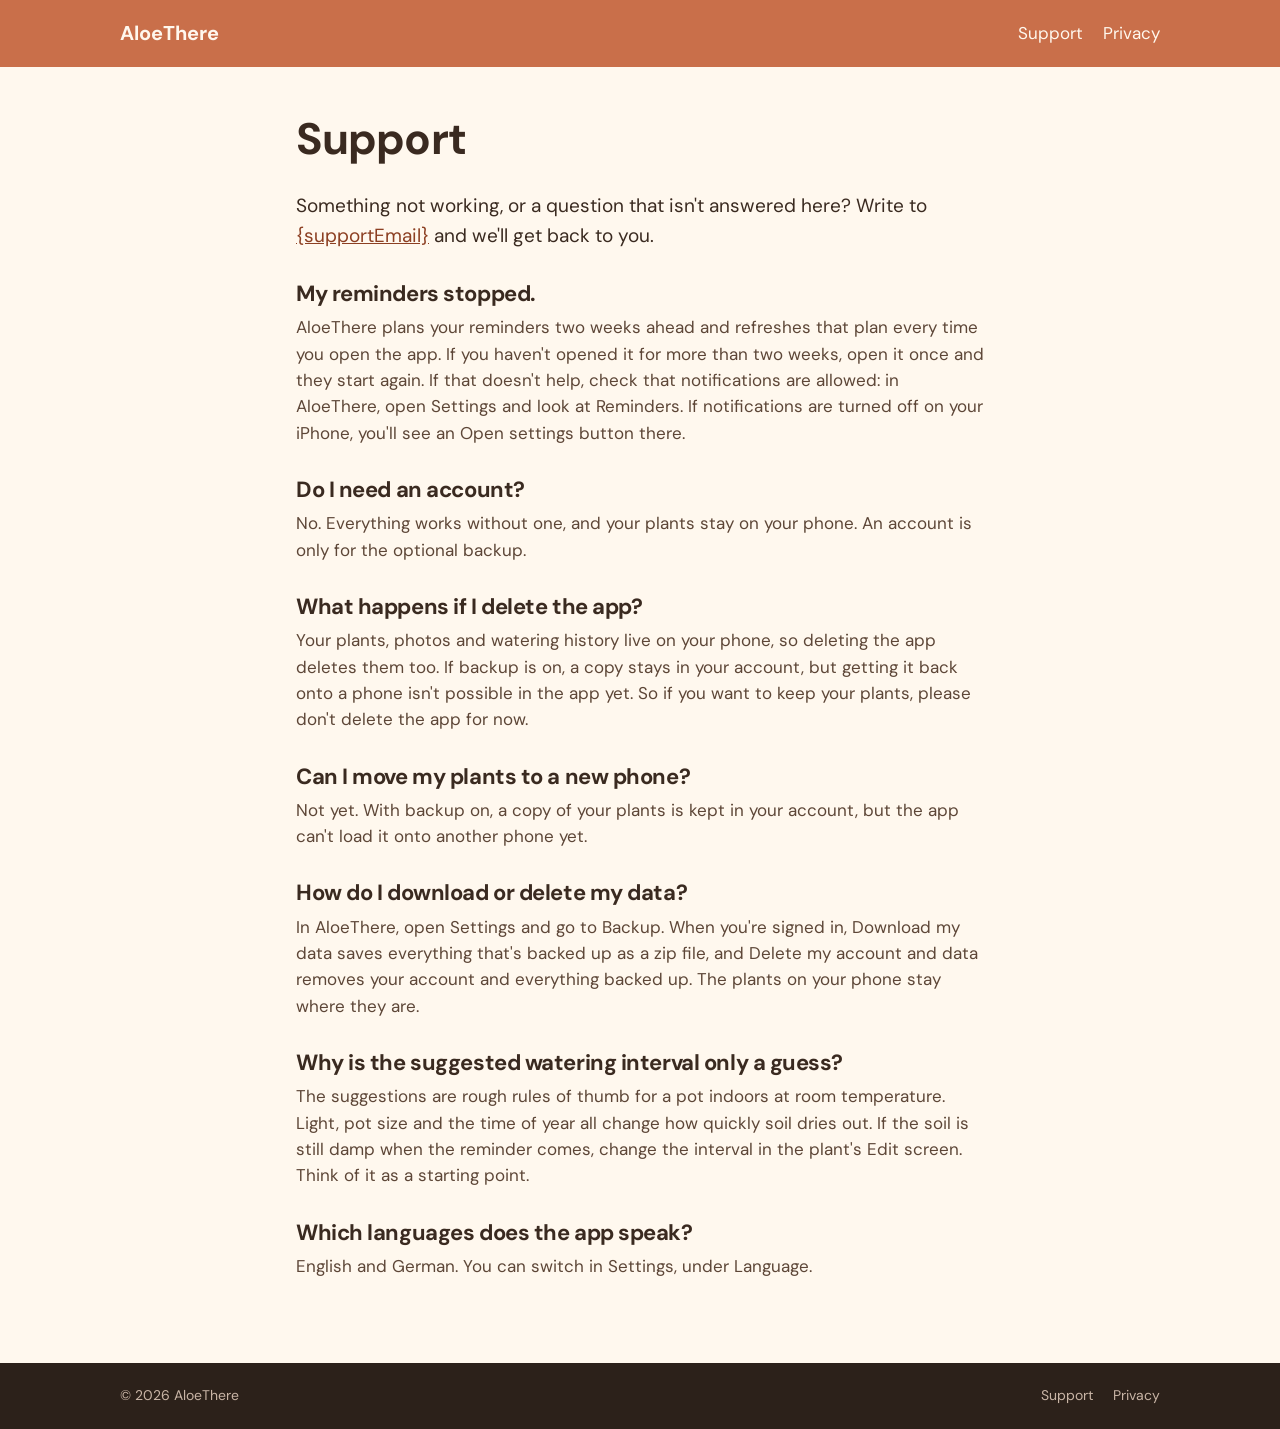
==== aloethere/support/index.html @ 881b9e06 "Name test pages Co-Authored-By: Claude Opus 5.5 <noreply@anthropic.com> Claude-Session: https://clau" ====
<!doctype html>
<html lang="en">
<head>
  <meta charset="utf-8">
  <meta name="viewport" content="width=device-width, initial-scale=1">
  <title>Support · AloeThere</title>
  <meta name="description" content="Help with AloeThere: reminders, backup, your data and how to reach us.">
  <meta property="og:type" content="website">
  <meta property="og:title" content="Support · AloeThere">
  <meta property="og:description" content="Help with AloeThere: reminders, backup, your data and how to reach us.">
  <link rel="icon" href="/aloethere/favicon.svg" type="image/svg+xml">
  <link rel="stylesheet" href="/aloethere/css/site.css">
</head>
<body class="page">
  <header class="topbar">
    <a class="brand" href="/aloethere/">AloeThere</a>
    <nav><a href="/aloethere/support/">Support</a><a href="/aloethere/privacy/">Privacy</a></nav>
  </header>
  <main>
    <section class="doc">
  <h1>Support</h1>
  <p class="lead">Something not working, or a question that isn't answered here? Write to <a href="mailto:{supportEmail}">{supportEmail}</a> and we'll get back to you.</p>

  <h2>My reminders stopped.</h2>
  <p>AloeThere plans your reminders two weeks ahead and refreshes that plan every time you open the app. If you haven't opened it for more than two weeks, open it once and they start again. If that doesn't help, check that notifications are allowed: in AloeThere, open Settings and look at Reminders. If notifications are turned off on your iPhone, you'll see an Open settings button there.</p>

  <h2>Do I need an account?</h2>
  <p>No. Everything works without one, and your plants stay on your phone. An account is only for the optional backup.</p>

  <h2>What happens if I delete the app?</h2>
  <p>Your plants, photos and watering history live on your phone, so deleting the app deletes them too. If backup is on, a copy stays in your account, but getting it back onto a phone isn't possible in the app yet. So if you want to keep your plants, please don't delete the app for now.</p>

  <h2>Can I move my plants to a new phone?</h2>
  <p>Not yet. With backup on, a copy of your plants is kept in your account, but the app can't load it onto another phone yet.</p>

  <h2>How do I download or delete my data?</h2>
  <p>In AloeThere, open Settings and go to Backup. When you're signed in, Download my data saves everything that's backed up as a zip file, and Delete my account and data removes your account and everything backed up. The plants on your phone stay where they are.</p>

  <h2>Why is the suggested watering interval only a guess?</h2>
  <p>The suggestions are rough rules of thumb for a pot indoors at room temperature. Light, pot size and the time of year all change how quickly soil dries out. If the soil is still damp when the reminder comes, change the interval in the plant's Edit screen. Think of it as a starting point.</p>

  <h2>Which languages does the app speak?</h2>
  <p>English and German. You can switch in Settings, under Language.</p>
</section>

  </main>
  <footer class="footer">
    <span>© 2026 AloeThere</span>
    <nav><a href="/aloethere/support/">Support</a><a href="/aloethere/privacy/">Privacy</a></nav>
  </footer>
</body>
</html>
---- aloethere/css/site.css ----
/* Fonts are served from this site (no Google Fonts), so visiting it sends nothing elsewhere. */
@font-face { font-family: 'DM Sans'; font-weight: 400; font-display: swap; src: url('../fonts/dm-sans-400.woff2') format('woff2'); }
@font-face { font-family: 'DM Sans'; font-weight: 500; font-display: swap; src: url('../fonts/dm-sans-500.woff2') format('woff2'); }
@font-face { font-family: 'DM Sans'; font-weight: 700; font-display: swap; src: url('../fonts/dm-sans-700.woff2') format('woff2'); }
@font-face { font-family: 'Caveat'; font-weight: 500; font-display: swap; src: url('../fonts/caveat-500.woff2') format('woff2'); }

:root {
  --terracotta: #c96f4a;
  --terracotta-dark: #8c3f22;
  --cream: #fff8ee;
  --clay: #f1e3d3;
  --leaf: #3f4a35;
  --leaf-text: #d3dac8;
  --footer: #2c211a;
  --footer-text: #c9b5a6;
  --text: #3a2a20;
  --text-soft: #5d4637;
  --card: #f6e6d6;
  --pill: #efdcc7;
  --hero-text: #fde9da;
  --hand-on-terracotta: #ffe2b8;
  --divider: #e8cdb5;
  --page: 1040px;
}

* { box-sizing: border-box; }

html { -webkit-text-size-adjust: 100%; }

body {
  margin: 0;
  background: var(--cream);
  color: var(--text);
  font-family: 'DM Sans', system-ui, sans-serif;
  font-size: 17px;
  line-height: 1.55;
}

a { color: inherit; }

h1, h2, h3 { letter-spacing: -0.02em; line-height: 1.1; }

/* Top bar and footer */
.topbar {
  background: var(--terracotta);
  color: var(--cream);
  display: flex;
  justify-content: space-between;
  align-items: center;
  gap: 16px;
  padding: 18px max(16px, calc((100% - var(--page)) / 2));
}
.brand { font-weight: 700; font-size: 20px; text-decoration: none; }
.topbar nav a, .footer nav a { text-decoration: none; margin-left: 20px; }
.topbar nav a:hover, .footer nav a:hover { text-decoration: underline; }

.footer {
  background: var(--footer);
  color: var(--footer-text);
  display: flex;
  justify-content: space-between;
  flex-wrap: wrap;
  gap: 8px;
  padding: 22px max(16px, calc((100% - var(--page)) / 2));
  font-size: 14px;
}

/* Small handwritten label above a heading */
.hand {
  font-family: 'Caveat', cursive;
  font-size: 26px;
  line-height: 1.1;
  color: var(--terracotta);
  display: inline-block;
  transform: rotate(-3deg);
  margin-bottom: 6px;
}

/* App Store button */
.store-btn {
  display: inline-block;
  background: var(--cream);
  color: var(--terracotta-dark);
  font-weight: 700;
  font-size: 16px;
  padding: 13px 22px;
  border-radius: 999px;
  text-decoration: none;
}
a.store-btn:hover { background: #fff; }
.store-btn.is-soon { cursor: default; }

/* Drawn phone screens */
.phone {
  flex: none;
  width: 270px;
  border-radius: 34px;
  padding: 18px 14px;
  background: var(--cream);
  color: #333;
  box-shadow: 0 10px 30px rgba(0, 0, 0, 0.16);
  font-size: 15px;
}
.phone-shot { flex: none; width: 270px; height: auto; border-radius: 34px; box-shadow: 0 10px 30px rgba(0, 0, 0, 0.16); }
.tilt { transform: rotate(4deg); }
.phone-title { font-weight: 700; font-size: 17px; margin: 2px 6px 12px; }
.phone-note { font-size: 13px; color: #888; margin: 2px 6px 10px; }
.row {
  white-space: nowrap;
  display: flex;
  justify-content: space-between;
  align-items: center;
  gap: 8px;
  padding: 10px 10px;
  border-radius: 10px;
  margin-bottom: 7px;
  background: var(--card);
}
.pill { font-size: 12.5px; padding: 4px 9px; border-radius: 999px; background: var(--pill); white-space: nowrap; }
.pill.due { background: var(--terracotta); color: #fff; }

/* Hero */
.hero {
  background: var(--terracotta);
  color: var(--cream);
  display: flex;
  align-items: center;
  gap: 48px;
  padding: 36px max(16px, calc((100% - var(--page)) / 2)) 72px;
}
.hero .hand { color: var(--hand-on-terracotta); }
.hero h1 { font-size: 52px; margin: 0 0 16px; }
.hero p { color: var(--hero-text); font-size: 19px; margin: 0 0 26px; max-width: 34em; }

@media (max-width: 700px) {
  body { font-size: 16px; }
  .topbar nav a { margin-left: 14px; }
  .footer nav a { margin-left: 0; margin-right: 16px; }
  .hero { flex-direction: column; align-items: flex-start; gap: 36px; padding-bottom: 56px; }
  .hero h1 { font-size: 32px; }
  .hero p { font-size: 17px; }
  .hero .phone, .hero .phone-shot { align-self: center; }
}

@media (prefers-reduced-motion: reduce) {
  * { transition: none !important; animation: none !important; }
}

/* Text pages: privacy and support */
.doc { max-width: 720px; margin: 0 auto; padding: 48px 16px 72px; }
.doc h1 { font-size: 44px; margin: 0 0 28px; }
.doc h2 { font-size: 22px; margin: 32px 0 8px; }
.doc p { margin: 0 0 12px; color: var(--text-soft); }
@media (max-width: 700px) {
  .doc { padding-top: 32px; }
  .doc h1 { font-size: 34px; }
}

/* Home page sections */
.phone-note.small { font-size: 12px; }
.undo-bar {
  display: flex;
  justify-content: space-between;
  background: var(--text);
  color: #fff;
  border-radius: 10px;
  font-size: 13.5px;
  padding: 10px 12px;
  margin-top: 56px;
}
.undo-bar b { color: #ffcfa8; }
.notification {
  background: #fff;
  border-radius: 14px;
  padding: 12px 14px;
  font-size: 14px;
  box-shadow: 0 1px 6px rgba(0, 0, 0, 0.12);
  margin: 40px 0;
}
.notification .time { float: right; color: #999; font-size: 12px; }

.feat {
  display: flex;
  align-items: center;
  gap: 64px;
  padding: 64px max(16px, calc((100% - var(--page)) / 2));
  border-bottom: 1px dashed var(--divider);
}
.feat.flip { flex-direction: row-reverse; justify-content: flex-end; }
.feat-text { max-width: 30em; }
.feat h2, .grow h2, .privacy-band h2 { font-size: 34px; margin: 0 0 12px; }
.feat p, .grow p, .later p { color: var(--text-soft); margin: 0; }

.grow { background: var(--clay); padding: 64px max(16px, calc((100% - var(--page)) / 2)); }
.grow p { max-width: 34em; margin-bottom: 28px; }
.frames { display: grid; grid-template-columns: repeat(4, 1fr); gap: 14px; }
.frame {
  margin: 0;
  aspect-ratio: 3 / 4;
  border-radius: 12px;
  background: linear-gradient(180deg, #f8eee2, #e7cfb6);
  position: relative;
  display: flex;
  align-items: flex-end;
  justify-content: center;
  padding-bottom: 30px;
}
.frame svg { width: 30%; height: auto; overflow: visible; }
.frame path { stroke: #4d6b3c; fill: #7fa36f; }
.frame figcaption { position: absolute; bottom: 8px; left: 12px; font-size: 13px; color: #7a5a44; }

.privacy-band { background: var(--leaf); color: #eef1e6; padding: 56px max(16px, calc((100% - var(--page)) / 2)); }
.privacy-band p { color: var(--leaf-text); max-width: 34em; margin: 0; }

.later { padding: 56px max(16px, calc((100% - var(--page)) / 2)); }
.later p { font-size: 19px; max-width: 32em; }

.closing {
  background: var(--terracotta);
  color: var(--cream);
  display: flex;
  justify-content: space-between;
  align-items: center;
  flex-wrap: wrap;
  gap: 24px;
  padding: 56px max(16px, calc((100% - var(--page)) / 2));
}
.closing h2 { font-size: 34px; margin: 0; }

@media (max-width: 700px) {
  .feat, .feat.flip { flex-direction: column-reverse; align-items: flex-start; gap: 32px; padding-top: 48px; padding-bottom: 48px; }
  .feat .phone, .feat .phone-shot { align-self: center; }
  .feat h2, .grow h2, .privacy-band h2, .closing h2 { font-size: 27px; }
  .frames { grid-template-columns: repeat(2, 1fr); }
  .grow, .privacy-band, .later, .closing { padding-top: 48px; padding-bottom: 48px; }
}
.doc .lead { font-size: 19px; color: var(--text); margin-bottom: 8px; }
.doc a { color: var(--terracotta-dark); }
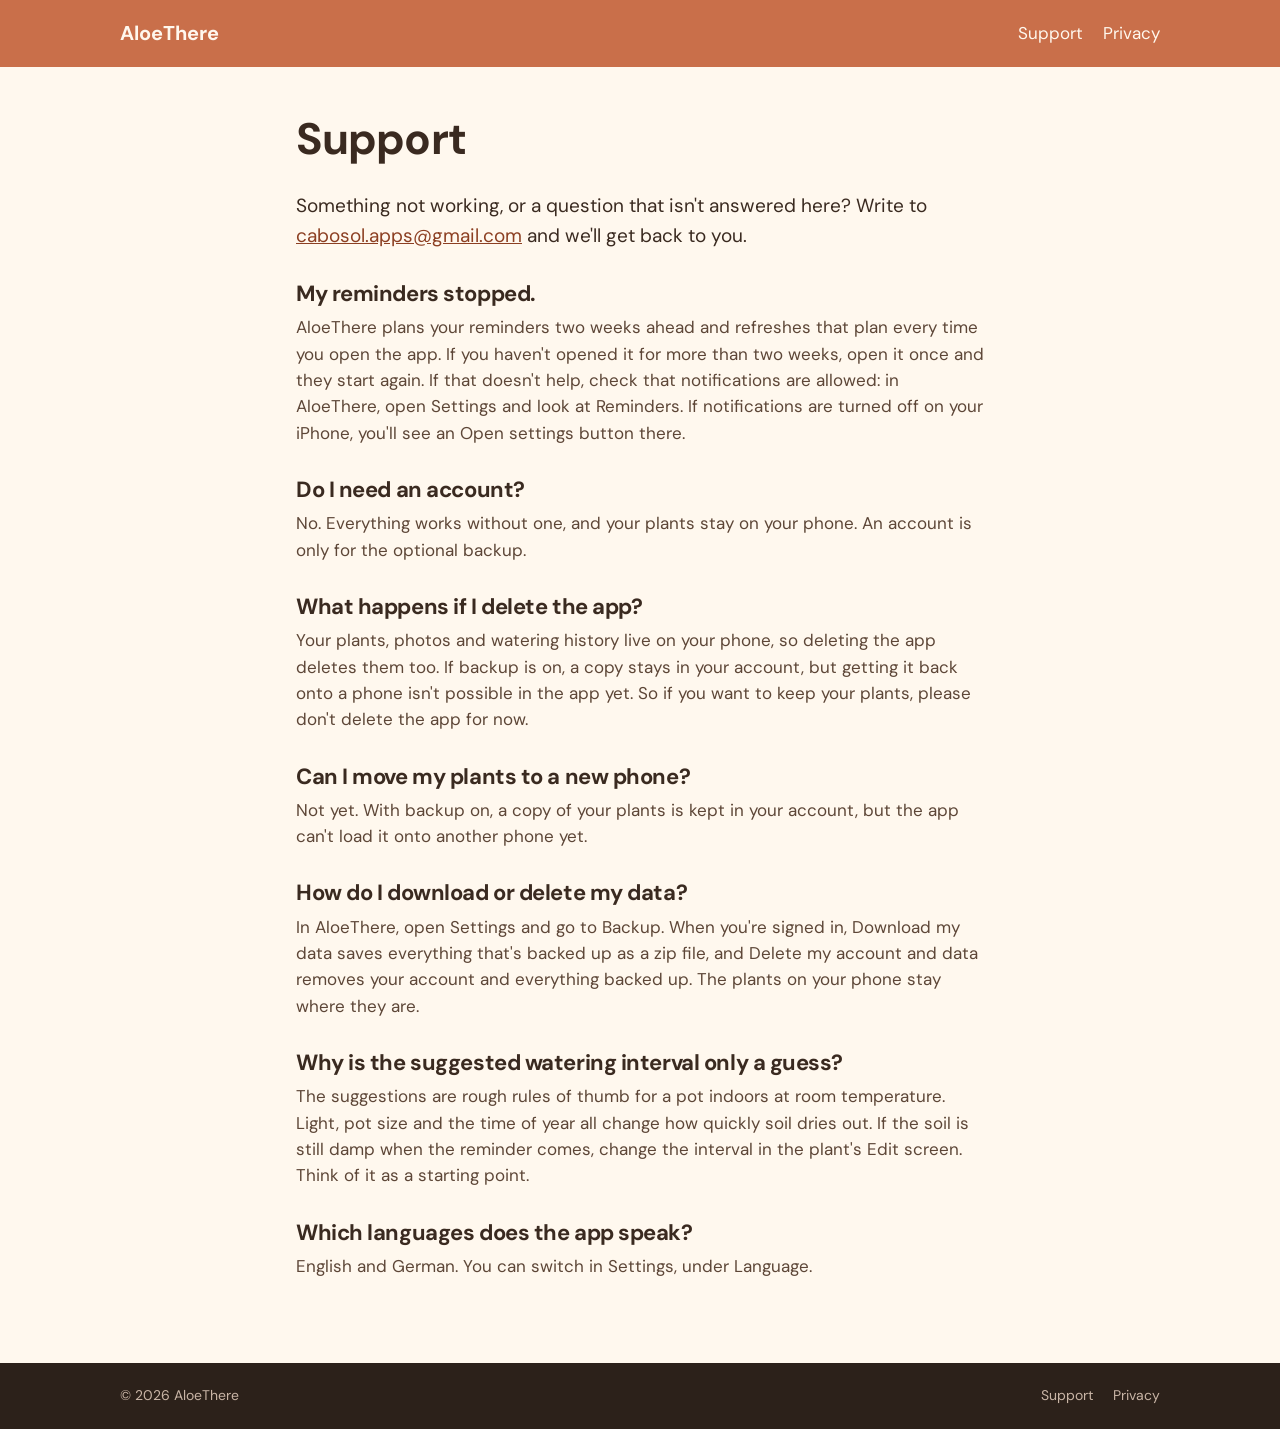
==== commit eb74b5cc: "Contact details and hosting region in the privacy text Co-Authored-By: Claude Opus 5.5 <noreply@anth" ====
--- a/aloethere/support/index.html
+++ b/aloethere/support/index.html
@@ -19,7 +19,7 @@
   <main>
     <section class="doc">
   <h1>Support</h1>
-  <p class="lead">Something not working, or a question that isn't answered here? Write to <a href="mailto:{supportEmail}">{supportEmail}</a> and we'll get back to you.</p>
+  <p class="lead">Something not working, or a question that isn't answered here? Write to <a href="mailto:cabosol.apps@gmail.com">cabosol.apps@gmail.com</a> and we'll get back to you.</p>
 
   <h2>My reminders stopped.</h2>
   <p>AloeThere plans your reminders two weeks ahead and refreshes that plan every time you open the app. If you haven't opened it for more than two weeks, open it once and they start again. If that doesn't help, check that notifications are allowed: in AloeThere, open Settings and look at Reminders. If notifications are turned off on your iPhone, you'll see an Open settings button there.</p>
